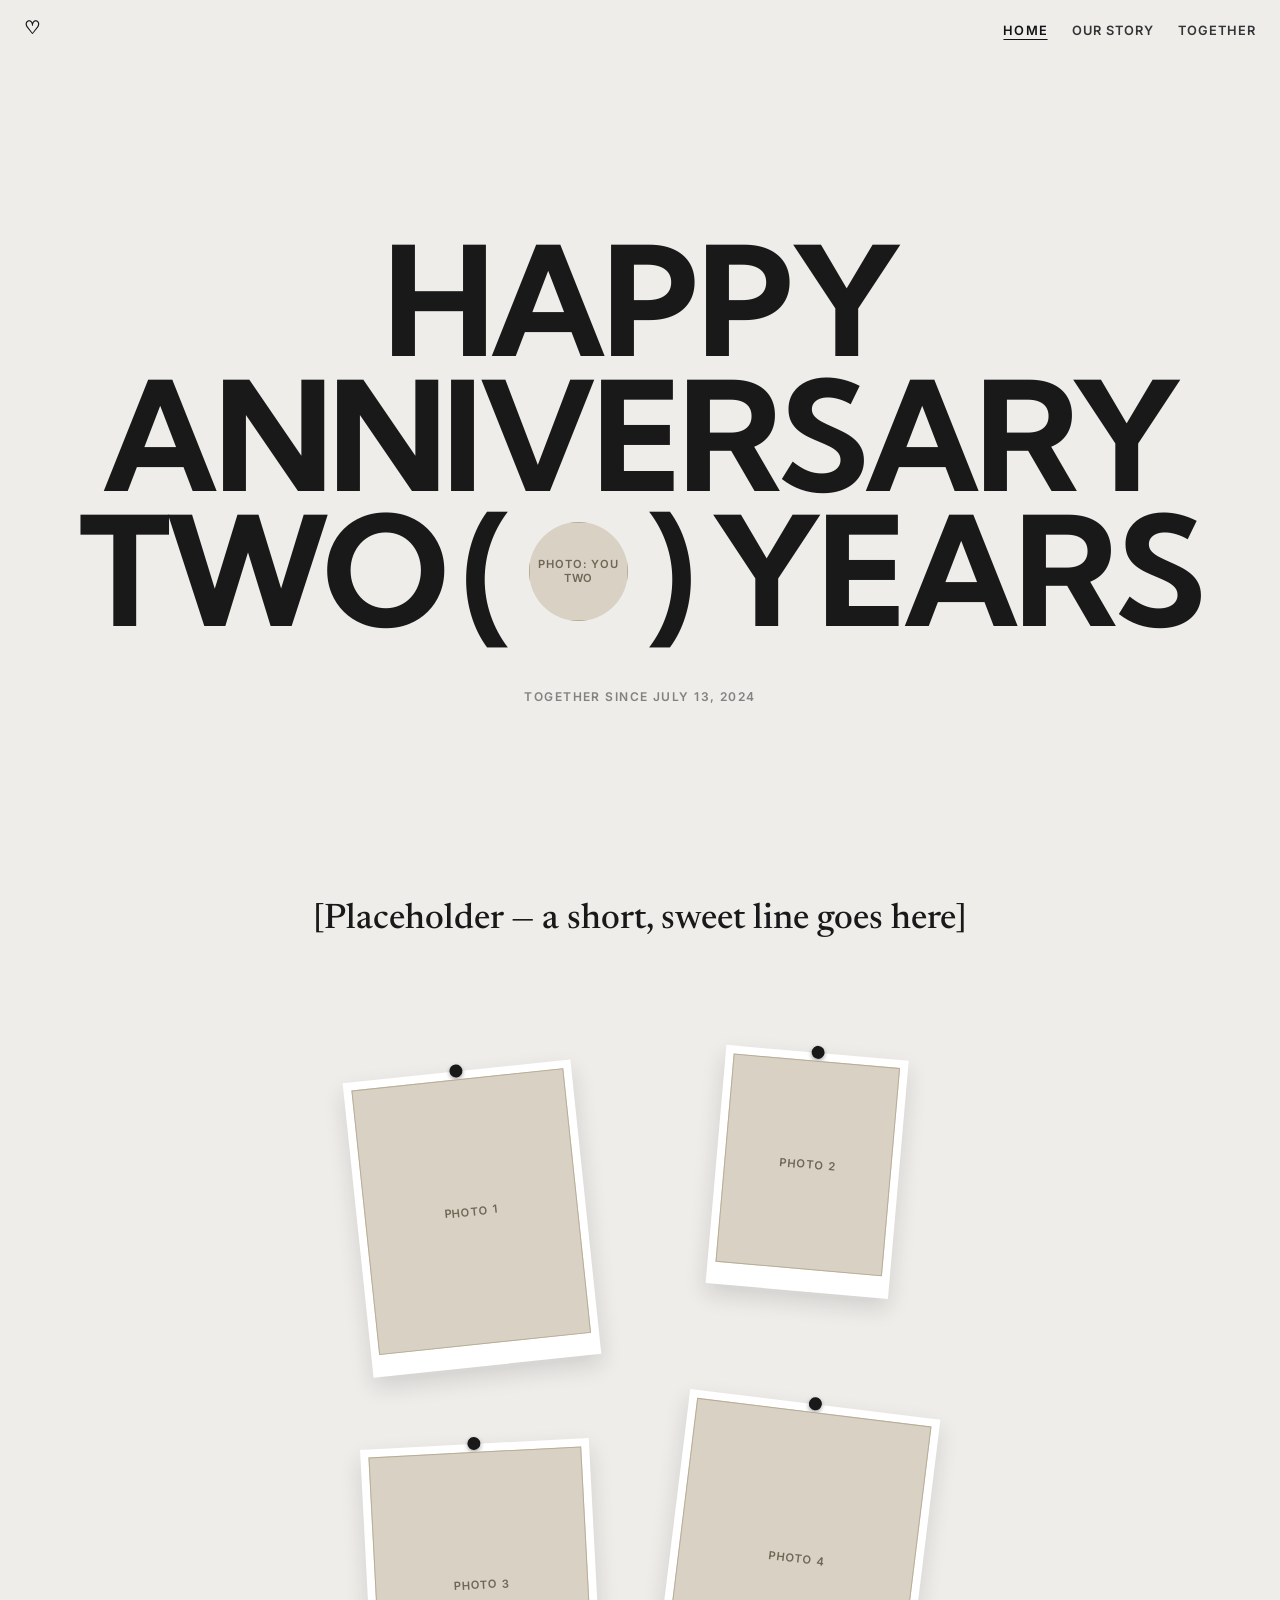
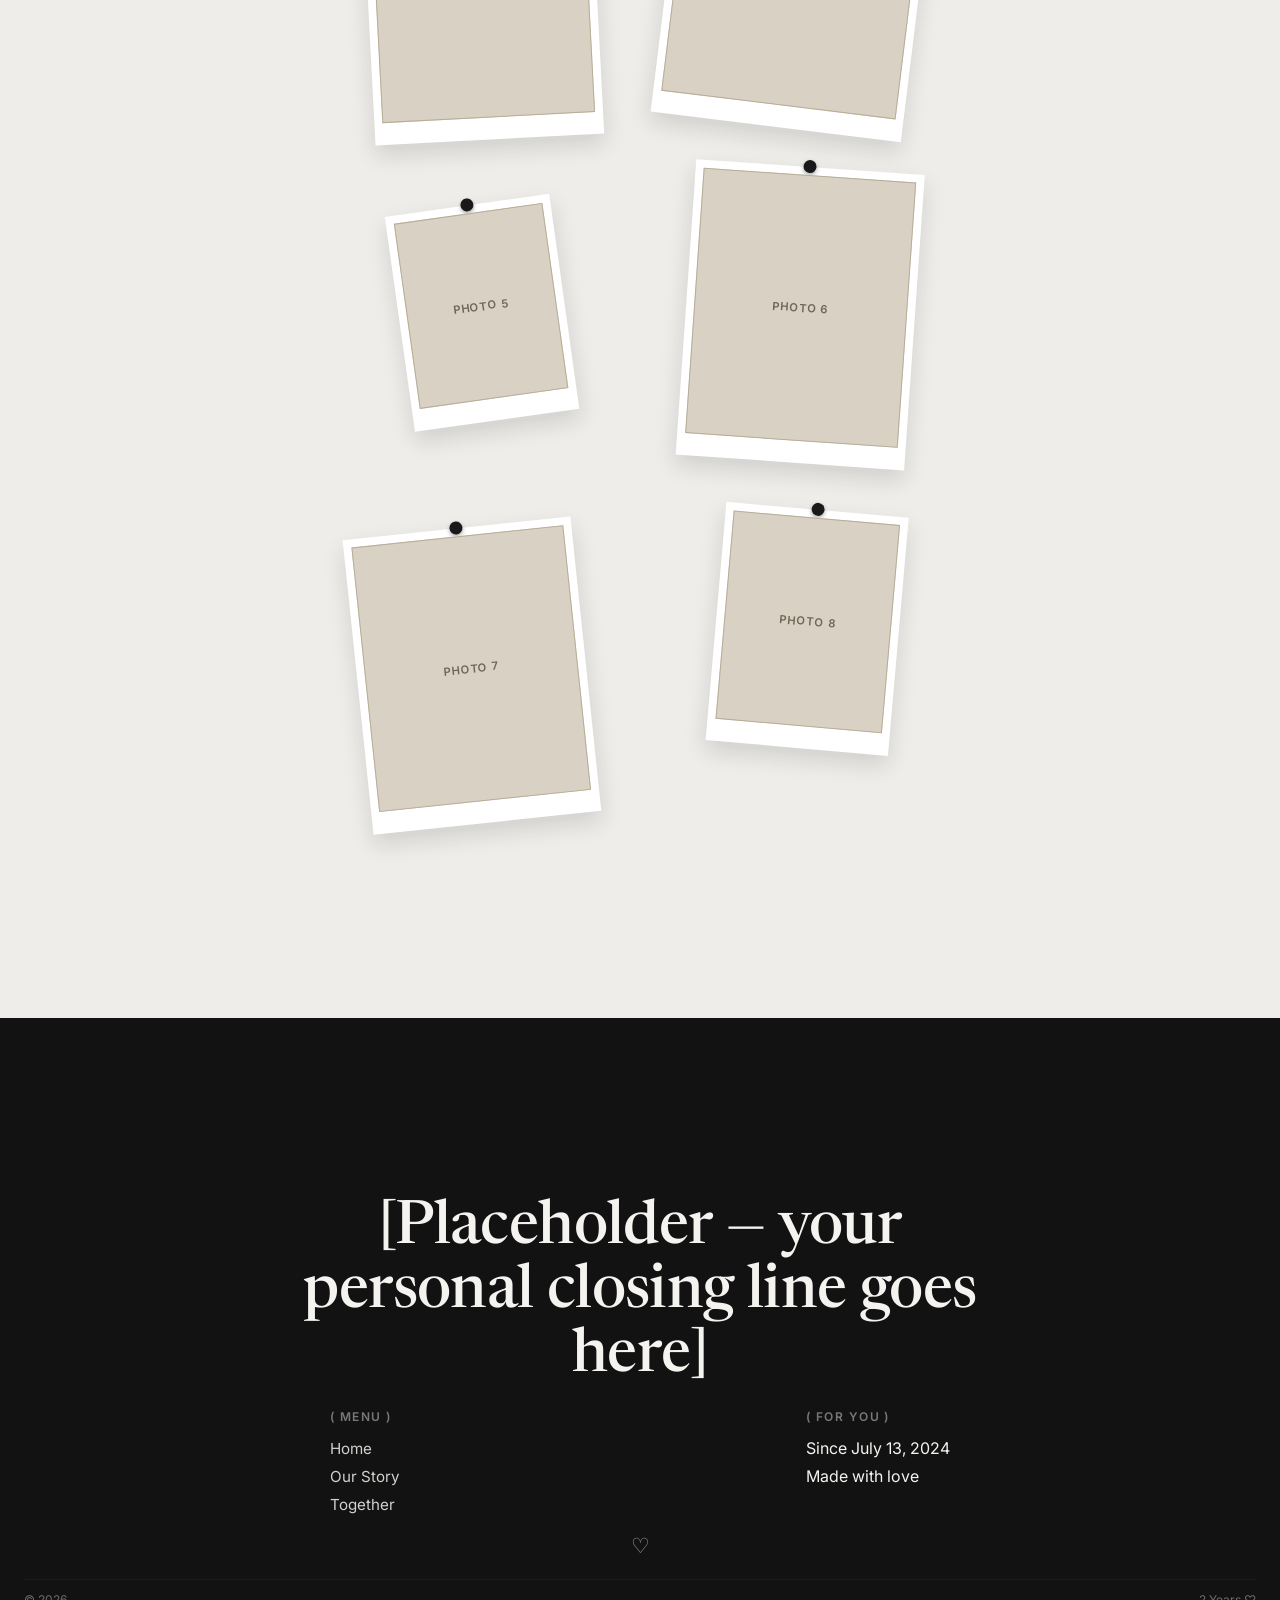
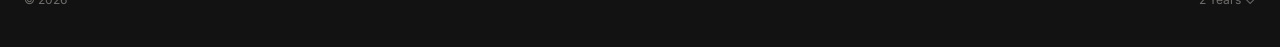
==== docs/index.html @ e33dda76 "Move site into docs/ for GitHub Pages, ignore .DS_Store Renames prototype/ to docs/ so GitHub Pages " ====
<!doctype html>
<html lang="en">
<head>
<meta charset="UTF-8" />
<meta name="viewport" content="width=device-width, initial-scale=1" />
<title>Happy Anniversary</title>
<link rel="preconnect" href="https://fonts.googleapis.com">
<link rel="preconnect" href="https://fonts.gstatic.com" crossorigin>
<link href="https://fonts.googleapis.com/css2?family=Newsreader:ital,wght@0,400;0,500;0,600;1,400&family=Inter:wght@400;500;600&family=Kumbh+Sans:wght@700;800&display=swap" rel="stylesheet">
<link rel="stylesheet" href="style.css" />
</head>
<body>

<nav class="nav">
  <a href="index.html" class="nav-logo">&#9825;</a>
  <ul class="nav-links">
    <li><a href="index.html" class="is-active">Home</a></li>
    <li><a href="story.html">Our Story</a></li>
    <li><a href="together.html">Together</a></li>
  </ul>
</nav>

<main>

  <section class="hero">
    <div class="hero-line">
      <span class="h1">Happy</span>
    </div>
    <div class="hero-line">
      <span class="h1">Anniversary</span>
    </div>
    <div class="hero-line">
      <span class="h1">Two</span>
      <span class="hero-bracket">(</span>
      <div class="hero-circle">
        <div class="placeholder">
          <span class="placeholder-label">Photo&#58; you two</span>
        </div>
      </div>
      <span class="hero-bracket">)</span>
      <span class="h1">Years</span>
    </div>
    <div class="hero-note-row">
      <span class="note">Together since July 13, 2024</span>
    </div>
  </section>

  <section class="section-intro">
    <p class="h3">[Placeholder &mdash; a short, sweet line goes here]</p>
  </section>

  <section class="section">
    <div class="pinboard">

      <div class="pin-photo">
        <div class="placeholder-wrap">
          <div class="placeholder"><span class="placeholder-label">Photo 1</span></div>
        </div>
      </div>

      <div class="pin-photo">
        <div class="placeholder-wrap">
          <div class="placeholder"><span class="placeholder-label">Photo 2</span></div>
        </div>
      </div>

      <div class="pin-photo">
        <div class="placeholder-wrap">
          <div class="placeholder"><span class="placeholder-label">Photo 3</span></div>
        </div>
      </div>

      <div class="pin-photo">
        <div class="placeholder-wrap">
          <div class="placeholder"><span class="placeholder-label">Photo 4</span></div>
        </div>
      </div>

      <div class="pin-photo">
        <div class="placeholder-wrap">
          <div class="placeholder"><span class="placeholder-label">Photo 5</span></div>
        </div>
      </div>

      <div class="pin-photo">
        <div class="placeholder-wrap">
          <div class="placeholder"><span class="placeholder-label">Photo 6</span></div>
        </div>
      </div>

      <div class="pin-photo">
        <div class="placeholder-wrap">
          <div class="placeholder"><span class="placeholder-label">Photo 7</span></div>
        </div>
      </div>

      <div class="pin-photo">
        <div class="placeholder-wrap">
          <div class="placeholder"><span class="placeholder-label">Photo 8</span></div>
        </div>
      </div>

    </div>
  </section>

</main>

<footer class="footer">
  <div class="footer-statement">
    <p class="h2">[Placeholder &mdash; your personal closing line goes here]</p>
  </div>

  <div class="footer-columns">
    <div>
      <div class="footer-col-label">( Menu )</div>
      <ul class="footer-col-links">
        <li><a href="index.html">Home</a></li>
        <li><a href="story.html">Our Story</a></li>
        <li><a href="together.html">Together</a></li>
      </ul>
    </div>
    <div>
      <div class="footer-col-label">( For You )</div>
      <ul class="footer-col-links">
        <li><span>Since July 13, 2024</span></li>
        <li><span>Made with love</span></li>
      </ul>
    </div>
  </div>

  <div class="footer-bottom">
    <a href="#top" class="footer-mark">&#9825;</a>
  </div>

  <div class="footer-meta">
    <span>&copy; 2026</span>
    <span>2 Years &#9825;</span>
  </div>
</footer>

</body>
</html>
---- docs/style.css ----
/* ==========================================================================
   Design tokens — matched against the Adcker reference site
   Display font: Kumbh Sans (same as original, free via Google Fonts)
   Serif accent: Newsreader (stand-in for original's proprietary "psl/psr")
   Body font: Inter (stand-in for original's proprietary "nhm")
   ========================================================================== */

:root {
  --bg: #EFEDEA;
  --fg: #191919;
  --white: #FFFFFF;
  --footer-bg: #121212;
  --footer-fg: #F5F3EF;

  --placeholder-bg: #D9D2C4;
  --placeholder-border: #B7AD98;
  --placeholder-label: #6E6656;

  --section-gap: clamp(80px, 14vw, 200px);
  --page-margin: 24px;

  --ease: cubic-bezier(0.16, 1, 0.3, 1);
}

* { box-sizing: border-box; }

html { scroll-behavior: smooth; }

body {
  margin: 0;
  background: var(--bg);
  color: var(--fg);
  font-family: 'Inter', sans-serif;
  -webkit-font-smoothing: antialiased;
}

img, video { max-width: 100%; display: block; }

a { color: inherit; text-decoration: none; }

/* ==========================================================================
   Typography scale
   ========================================================================== */

.h1 {
  font-family: 'Kumbh Sans', sans-serif;
  font-weight: 700;
  text-transform: uppercase;
  font-size: clamp(1.8rem, 1.1rem + 5.7vw, 9rem);
  line-height: 0.86;
  letter-spacing: -0.03em;
  text-align: center;
  margin: 0;
  overflow-wrap: break-word;
}

.h2 {
  font-family: 'Newsreader', serif;
  font-weight: 500;
  font-size: clamp(2rem, 1.4rem + 3vw, 4.25rem);
  line-height: 1.05;
  letter-spacing: -0.01em;
  margin: 0;
}

.h3 {
  font-family: 'Newsreader', serif;
  font-weight: 500;
  font-size: clamp(1.4rem, 1rem + 1.5vw, 2.25rem);
  line-height: 1.15;
  margin: 0;
}

.note {
  font-family: 'Inter', sans-serif;
  font-size: 0.75rem;
  font-weight: 600;
  text-transform: uppercase;
  letter-spacing: 0.12em;
  opacity: 0.5;
  margin: 0;
}

.caption-title {
  font-family: 'Newsreader', serif;
  font-weight: 500;
  font-size: 1.05rem;
  letter-spacing: -0.005em;
  margin: 0;
}

.body-text {
  font-family: 'Inter', sans-serif;
  font-size: 1rem;
  line-height: 1.6;
  opacity: 0.75;
}

/* ==========================================================================
   Nav — fixed, mix-blend-mode gives automatic contrast without any JS
   ========================================================================== */

.nav {
  position: fixed;
  top: 0;
  left: 0;
  width: 100%;
  z-index: 999;
  display: flex;
  justify-content: space-between;
  align-items: center;
  padding: 18px var(--page-margin);
  mix-blend-mode: difference;
  color: white;
  font-family: 'Inter', sans-serif;
}

.nav-logo {
  font-family: 'Newsreader', serif;
  font-weight: 600;
  font-size: 1.1rem;
  letter-spacing: -0.01em;
}

.nav-links {
  display: flex;
  gap: 24px;
  list-style: none;
  margin: 0;
  padding: 0;
}

.nav-links a {
  font-size: 0.8rem;
  font-weight: 600;
  text-transform: uppercase;
  letter-spacing: 0.08em;
  opacity: 0.85;
  transition: opacity 0.2s;
}

.nav-links a:hover { opacity: 1; }

.nav-links a.is-active { opacity: 1; text-decoration: underline; text-underline-offset: 4px; }

/* ==========================================================================
   Hero
   ========================================================================== */

.hero {
  min-height: 100svh;
  display: flex;
  flex-direction: column;
  gap: 4px;
  align-items: center;
  justify-content: center;
  padding: 100px var(--page-margin) 60px;
}

.hero-line {
  display: flex;
  align-items: center;
  justify-content: center;
  gap: clamp(8px, 1.4vw, 20px);
}

.hero-bracket {
  font-family: 'Kumbh Sans', sans-serif;
  font-weight: 700;
  font-size: clamp(1.8rem, 1.1rem + 5.7vw, 9rem);
  line-height: 0.86;
}

.hero-circle {
  aspect-ratio: 1 / 1;
  height: clamp(1.4rem, 0.9rem + 3.7vw, 5.3rem);
  border-radius: 50%;
  overflow: hidden;
  position: relative;
}

.hero-note-row {
  position: relative;
  display: flex;
  justify-content: center;
  margin-top: clamp(20px, 4vw, 48px);
}

@media (min-width: 900px) {
  .hero .h1,
  .hero-bracket {
    font-size: clamp(6.5rem, 1.5rem + 10vw, 18rem);
  }

  .hero-circle {
    height: clamp(4rem, 1rem + 6.5vw, 9.5rem);
  }
}

.hero-note {
  position: absolute;
  left: 50%;
  transform: translateX(calc(-50% + 6.5em));
  white-space: nowrap;
  top: 50%;
  translate: 0 -50%;
}

/* ==========================================================================
   Placeholder image boxes
   ========================================================================== */

.placeholder {
  background: var(--placeholder-bg);
  border: 1px solid var(--placeholder-border);
  display: flex;
  align-items: center;
  justify-content: center;
  position: relative;
  overflow: hidden;
  width: 100%;
  height: 100%;
}

.placeholder-label {
  font-family: 'Inter', sans-serif;
  font-size: 0.7rem;
  font-weight: 600;
  text-transform: uppercase;
  letter-spacing: 0.08em;
  color: var(--placeholder-label);
  text-align: center;
  padding: 8px;
}

/* ==========================================================================
   Pinboard (index page — "a few sweet photos", pinned at angles)
   ========================================================================== */

.pinboard {
  display: flex;
  flex-wrap: wrap;
  justify-content: center;
  align-items: flex-start;
  gap: 28px 18px;
  padding: 40px var(--page-margin) 20px;
  max-width: 1100px;
  margin: 0 auto;
}

.pin-photo {
  position: relative;
  width: 140px;
  background: var(--white);
  padding: 8px 8px 22px;
  box-shadow: 0 10px 22px rgba(25, 25, 25, 0.14);
  transition: transform 0.35s var(--ease), box-shadow 0.35s var(--ease);
}

.pin-photo:hover {
  transform: rotate(0deg) scale(1.04) !important;
  box-shadow: 0 18px 36px rgba(25, 25, 25, 0.2);
  z-index: 5;
}

.pin-photo::before {
  content: '';
  position: absolute;
  top: -7px;
  left: 50%;
  translate: -50% 0;
  width: 13px;
  height: 13px;
  border-radius: 50%;
  background: var(--fg);
  box-shadow: 0 2px 4px rgba(0, 0, 0, 0.35);
}

.pin-photo .placeholder-wrap {
  aspect-ratio: 4 / 5;
}

.pin-photo:nth-child(6n+1) { transform: rotate(-5deg); margin-top: 6px; }
.pin-photo:nth-child(6n+2) { transform: rotate(4deg); width: 155px; }
.pin-photo:nth-child(6n+3) { transform: rotate(-2deg); margin-top: 26px; }
.pin-photo:nth-child(6n+4) { transform: rotate(6deg); margin-top: 2px; }
.pin-photo:nth-child(6n+5) { transform: rotate(-6deg); width: 130px; margin-top: 20px; }
.pin-photo:nth-child(6n+6) { transform: rotate(3deg); }

/* Desktop: scattered corkboard via CSS grid — deterministic placement,
   no column-balance gaps (column-count left large unpredictable gaps
   when combined with break-inside: avoid) */
@media (min-width: 860px) {
  .pinboard {
    display: grid;
    grid-template-columns: 1fr 1fr;
    column-gap: 40px;
    row-gap: 44px;
    max-width: 660px;
    padding-top: 60px;
    align-items: start;
    justify-items: center;
  }

  .pin-photo {
    width: 80%;
    margin: 0;
  }

  .pin-photo:nth-child(6n+1) { transform: rotate(-6deg) translate(-6px, 4px); }
  .pin-photo:nth-child(6n+2) { transform: rotate(5deg) translate(4px, -8px); width: 64%; }
  .pin-photo:nth-child(6n+3) { transform: rotate(-3deg) translate(4px, 12px); }
  .pin-photo:nth-child(6n+4) { transform: rotate(7deg) translate(-8px, -4px); width: 88%; }
  .pin-photo:nth-child(6n+5) { transform: rotate(-8deg) translate(4px, 8px); width: 58%; }
  .pin-photo:nth-child(6n+6) { transform: rotate(4deg) translate(-4px, -10px); }
}

/* ==========================================================================
   Section wrapper
   ========================================================================== */

.section {
  padding-bottom: var(--section-gap);
}

.section-intro {
  max-width: 720px;
  margin: 0 auto;
  padding: 0 var(--page-margin) 60px;
  text-align: center;
}

.page-header {
  padding: 160px var(--page-margin) 80px;
  text-align: center;
  display: flex;
  flex-direction: column;
  gap: 16px;
  align-items: center;
}

/* ==========================================================================
   Story / journey flow page
   ========================================================================== */

.flow {
  display: flex;
  flex-direction: column;
  gap: clamp(50px, 8vw, 110px);
  max-width: 1100px;
  margin: 0 auto;
  padding: 0 var(--page-margin) clamp(60px, 10vw, 140px);
}

.flow-stop {
  width: 100%;
}

/* Caption sits inside its flow-stop (nested, not a sibling) so its spacing
   is fully decoupled from the big gap between moments — tight to its own
   photos, never ambiguous about which group it belongs to. */
.flow-stop-caption {
  display: flex;
  flex-direction: column;
  gap: 4px;
  margin-top: 18px;
  text-align: center;
}

/* Real photos keep their native aspect ratio — never cropped or stretched.
   Consistency comes from a shared height (small/big rows) or a shared
   max-width (solo), not from forcing every photo into the same box shape. */
.flow-photo {
  display: block;
  border: 1px solid var(--placeholder-border);
}

.flow-photos {
  display: flex;
  flex-wrap: wrap;
  justify-content: center;
  align-items: flex-end;
  gap: 16px;
}

.flow-stop.small .flow-photos {
  max-width: 720px;
  margin: 0 auto;
}

.flow-stop.small .flow-photo {
  height: 300px;
  width: auto;
  max-width: 100%;
  object-fit: contain;
}

.flow-stop.big .flow-photo {
  height: 340px;
  width: auto;
  max-width: 100%;
  object-fit: contain;
}

/* Text-heavy photos (screenshots) need width, not a fixed height, to stay
   legible — used for moments like the opening Tinder conversation. */
.flow-stop.big.readable .flow-photo {
  height: auto;
  width: auto;
  max-width: 340px;
}

.flow-stop.solo {
  max-width: 420px;
  margin: 0 auto;
}

.flow-stop.solo .flow-photo {
  width: 100%;
  height: auto;
}

/* ==========================================================================
   Together page — live counter
   ========================================================================== */

.counter {
  padding: 40px var(--page-margin) var(--section-gap);
  display: flex;
  flex-direction: column;
  align-items: center;
  gap: clamp(40px, 7vw, 80px);
}

.counter-hero {
  display: flex;
  flex-direction: column;
  align-items: center;
  gap: 12px;
}

.counter-hero .h1 {
  font-size: clamp(6rem, 3rem + 20vw, 22rem);
  line-height: 0.82;
}

.counter-units {
  display: flex;
  flex-wrap: wrap;
  justify-content: center;
  gap: clamp(28px, 6vw, 72px);
}

.counter-unit {
  display: flex;
  flex-direction: column;
  align-items: center;
  gap: 8px;
  min-width: 64px;
}

.counter-unit-value {
  font-family: 'Newsreader', serif;
  font-weight: 500;
  font-size: clamp(2rem, 1.4rem + 3vw, 3.75rem);
  font-variant-numeric: tabular-nums;
  line-height: 1;
}

/* ==========================================================================
   Footer
   ========================================================================== */

.footer {
  background: var(--footer-bg);
  color: var(--footer-fg);
  padding: var(--section-gap) var(--page-margin) 40px;
  display: flex;
  flex-direction: column;
  gap: 20px;
}

.footer-statement {
  max-width: 760px;
  margin: 0 auto;
  text-align: center;
}

.footer-statement .h2 { color: var(--footer-fg); }

.footer-columns {
  display: flex;
  flex-wrap: wrap;
  justify-content: space-between;
  gap: 48px;
  width: 100%;
  max-width: 620px;
  margin: 0 auto;
  text-align: left;
}

.footer-col-label {
  font-size: 0.75rem;
  font-weight: 600;
  text-transform: uppercase;
  letter-spacing: 0.12em;
  opacity: 0.45;
  margin-bottom: 14px;
}

.footer-col-links {
  display: flex;
  flex-direction: column;
  gap: 8px;
  list-style: none;
  margin: 0;
  padding: 0;
}

.footer-col-links a { font-size: 0.95rem; opacity: 0.85; }
.footer-col-links a:hover { opacity: 1; }

.footer-bottom {
  display: flex;
  justify-content: center;
}

.footer-mark {
  font-family: 'Newsreader', serif;
  font-size: 1.3rem;
  opacity: 0.6;
}

.footer-meta {
  display: flex;
  justify-content: space-between;
  font-size: 0.75rem;
  opacity: 0.4;
  padding-top: 12px;
  border-top: 1px solid rgba(255,255,255,0.1);
}

/* ==========================================================================
   Responsive
   ========================================================================== */

@media (max-width: 640px) {
  .nav-links { gap: 14px; }
  .nav-links a { font-size: 0.68rem; }
  .flow-photos { flex-direction: column; align-items: center; max-width: 340px; margin: 0 auto; }
  .flow-stop.small .flow-photo,
  .flow-stop.big .flow-photo { height: auto; width: 100%; max-width: 320px; }
  .footer-columns { gap: 48px; }
  .hero-note { display: none; }
  .pinboard { gap: 24px 14px; }
  .pin-photo,
  .pin-photo:nth-child(6n+2),
  .pin-photo:nth-child(6n+5) { width: 39vw; }
}
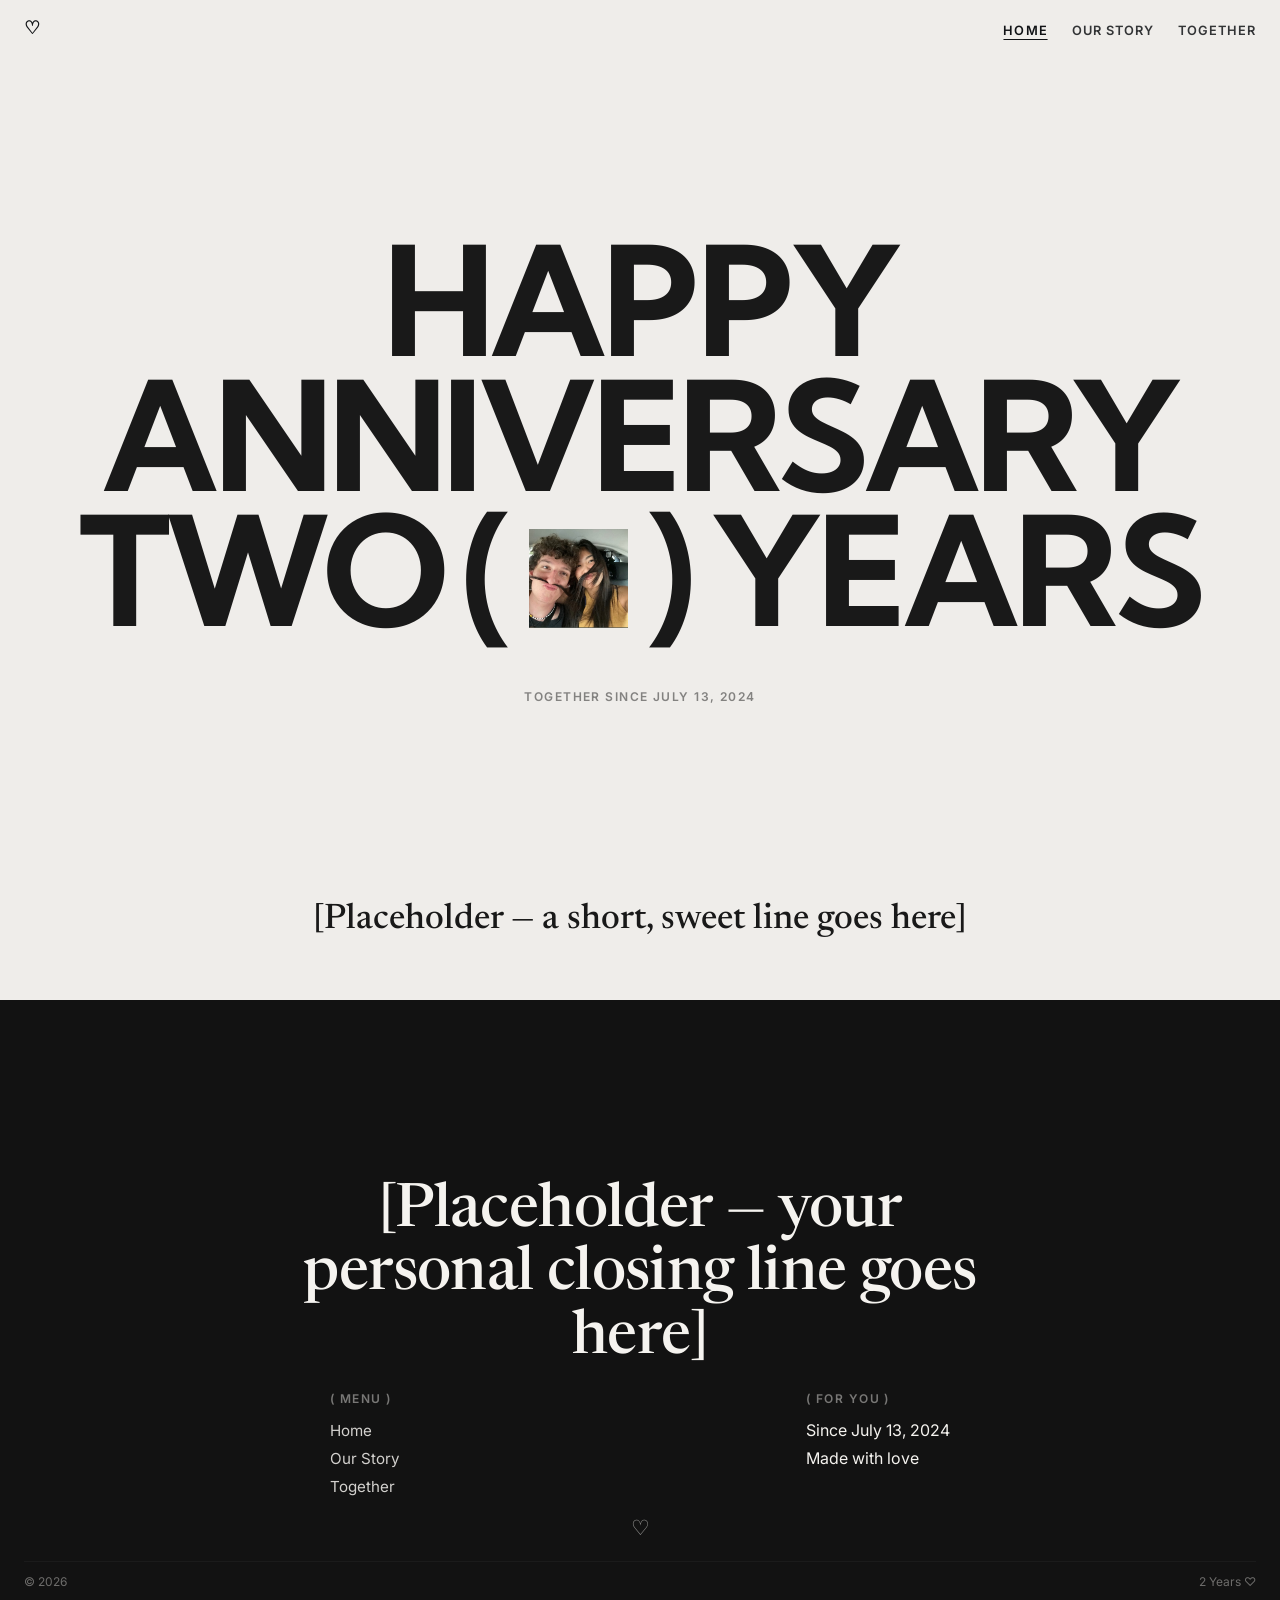
==== commit ddc65039: "Add Loader, photos to home and adjust" ====
--- a/docs/index.html
+++ b/docs/index.html
@@ -10,6 +10,23 @@
 <link rel="stylesheet" href="style.css" />
 </head>
 <body>
+
+<div class="preloader" id="preloader" aria-hidden="true">
+  <div class="preloader-inner">
+    <span class="preloader-asterisk">&#10035;</span>
+    <span class="preloader-bracket">(</span>
+    <div class="preloader-image-wrap">
+      <img id="preloader-img" src="photos/202406101.jpeg" alt="" class="preloader-image">
+    </div>
+    <span class="preloader-bracket">)</span>
+    <span class="preloader-percent" id="preloader-percent">0%</span>
+  </div>
+</div>
+<script>
+  if (sessionStorage.getItem('anniversaryPreloaderShown')) {
+    document.getElementById('preloader').style.display = 'none';
+  }
+</script>
 
 <nav class="nav">
   <a href="index.html" class="nav-logo">&#9825;</a>
@@ -33,9 +50,7 @@
       <span class="h1">Two</span>
       <span class="hero-bracket">(</span>
       <div class="hero-circle">
-        <div class="placeholder">
-          <span class="placeholder-label">Photo&#58; you two</span>
-        </div>
+        <img id="hero-cycle-img" class="hero-cycle-image" src="photos/20241031.jpeg" alt="Photos of us">
       </div>
       <span class="hero-bracket">)</span>
       <span class="h1">Years</span>
@@ -47,60 +62,6 @@
 
   <section class="section-intro">
     <p class="h3">[Placeholder &mdash; a short, sweet line goes here]</p>
-  </section>
-
-  <section class="section">
-    <div class="pinboard">
-
-      <div class="pin-photo">
-        <div class="placeholder-wrap">
-          <div class="placeholder"><span class="placeholder-label">Photo 1</span></div>
-        </div>
-      </div>
-
-      <div class="pin-photo">
-        <div class="placeholder-wrap">
-          <div class="placeholder"><span class="placeholder-label">Photo 2</span></div>
-        </div>
-      </div>
-
-      <div class="pin-photo">
-        <div class="placeholder-wrap">
-          <div class="placeholder"><span class="placeholder-label">Photo 3</span></div>
-        </div>
-      </div>
-
-      <div class="pin-photo">
-        <div class="placeholder-wrap">
-          <div class="placeholder"><span class="placeholder-label">Photo 4</span></div>
-        </div>
-      </div>
-
-      <div class="pin-photo">
-        <div class="placeholder-wrap">
-          <div class="placeholder"><span class="placeholder-label">Photo 5</span></div>
-        </div>
-      </div>
-
-      <div class="pin-photo">
-        <div class="placeholder-wrap">
-          <div class="placeholder"><span class="placeholder-label">Photo 6</span></div>
-        </div>
-      </div>
-
-      <div class="pin-photo">
-        <div class="placeholder-wrap">
-          <div class="placeholder"><span class="placeholder-label">Photo 7</span></div>
-        </div>
-      </div>
-
-      <div class="pin-photo">
-        <div class="placeholder-wrap">
-          <div class="placeholder"><span class="placeholder-label">Photo 8</span></div>
-        </div>
-      </div>
-
-    </div>
   </section>
 
 </main>
@@ -138,5 +99,6 @@
   </div>
 </footer>
 
+<script src="preloader.js"></script>
 </body>
 </html>
--- a/docs/style.css
+++ b/docs/style.css
@@ -8,13 +8,11 @@
 :root {
   --bg: #EFEDEA;
   --fg: #191919;
-  --white: #FFFFFF;
   --footer-bg: #121212;
   --footer-fg: #F5F3EF;
 
   --placeholder-bg: #D9D2C4;
   --placeholder-border: #B7AD98;
-  --placeholder-label: #6E6656;
 
   --section-gap: clamp(80px, 14vw, 200px);
   --page-margin: 24px;
@@ -174,9 +172,20 @@
 .hero-circle {
   aspect-ratio: 1 / 1;
   height: clamp(1.4rem, 0.9rem + 3.7vw, 5.3rem);
-  border-radius: 50%;
   overflow: hidden;
   position: relative;
+  background: var(--placeholder-bg);
+  /* The brackets' visual "middle" (where their ink actually sits) is
+     lower than their line box's geometric center, so a box-centered
+     square reads as sitting slightly too high between them. */
+  transform: translateY(7%);
+}
+
+.hero-cycle-image {
+  width: 100%;
+  height: 100%;
+  object-fit: cover;
+  display: block;
 }
 
 .hero-note-row {
@@ -204,115 +213,6 @@
   white-space: nowrap;
   top: 50%;
   translate: 0 -50%;
-}
-
-/* ==========================================================================
-   Placeholder image boxes
-   ========================================================================== */
-
-.placeholder {
-  background: var(--placeholder-bg);
-  border: 1px solid var(--placeholder-border);
-  display: flex;
-  align-items: center;
-  justify-content: center;
-  position: relative;
-  overflow: hidden;
-  width: 100%;
-  height: 100%;
-}
-
-.placeholder-label {
-  font-family: 'Inter', sans-serif;
-  font-size: 0.7rem;
-  font-weight: 600;
-  text-transform: uppercase;
-  letter-spacing: 0.08em;
-  color: var(--placeholder-label);
-  text-align: center;
-  padding: 8px;
-}
-
-/* ==========================================================================
-   Pinboard (index page — "a few sweet photos", pinned at angles)
-   ========================================================================== */
-
-.pinboard {
-  display: flex;
-  flex-wrap: wrap;
-  justify-content: center;
-  align-items: flex-start;
-  gap: 28px 18px;
-  padding: 40px var(--page-margin) 20px;
-  max-width: 1100px;
-  margin: 0 auto;
-}
-
-.pin-photo {
-  position: relative;
-  width: 140px;
-  background: var(--white);
-  padding: 8px 8px 22px;
-  box-shadow: 0 10px 22px rgba(25, 25, 25, 0.14);
-  transition: transform 0.35s var(--ease), box-shadow 0.35s var(--ease);
-}
-
-.pin-photo:hover {
-  transform: rotate(0deg) scale(1.04) !important;
-  box-shadow: 0 18px 36px rgba(25, 25, 25, 0.2);
-  z-index: 5;
-}
-
-.pin-photo::before {
-  content: '';
-  position: absolute;
-  top: -7px;
-  left: 50%;
-  translate: -50% 0;
-  width: 13px;
-  height: 13px;
-  border-radius: 50%;
-  background: var(--fg);
-  box-shadow: 0 2px 4px rgba(0, 0, 0, 0.35);
-}
-
-.pin-photo .placeholder-wrap {
-  aspect-ratio: 4 / 5;
-}
-
-.pin-photo:nth-child(6n+1) { transform: rotate(-5deg); margin-top: 6px; }
-.pin-photo:nth-child(6n+2) { transform: rotate(4deg); width: 155px; }
-.pin-photo:nth-child(6n+3) { transform: rotate(-2deg); margin-top: 26px; }
-.pin-photo:nth-child(6n+4) { transform: rotate(6deg); margin-top: 2px; }
-.pin-photo:nth-child(6n+5) { transform: rotate(-6deg); width: 130px; margin-top: 20px; }
-.pin-photo:nth-child(6n+6) { transform: rotate(3deg); }
-
-/* Desktop: scattered corkboard via CSS grid — deterministic placement,
-   no column-balance gaps (column-count left large unpredictable gaps
-   when combined with break-inside: avoid) */
-@media (min-width: 860px) {
-  .pinboard {
-    display: grid;
-    grid-template-columns: 1fr 1fr;
-    column-gap: 40px;
-    row-gap: 44px;
-    max-width: 660px;
-    padding-top: 60px;
-    align-items: start;
-    justify-items: center;
-  }
-
-  .pin-photo {
-    width: 80%;
-    margin: 0;
-  }
-
-  .pin-photo:nth-child(6n+1) { transform: rotate(-6deg) translate(-6px, 4px); }
-  .pin-photo:nth-child(6n+2) { transform: rotate(5deg) translate(4px, -8px); width: 64%; }
-  .pin-photo:nth-child(6n+3) { transform: rotate(-3deg) translate(4px, 12px); }
-  .pin-photo:nth-child(6n+4) { transform: rotate(7deg) translate(-8px, -4px); width: 88%; }
-  .pin-photo:nth-child(6n+5) { transform: rotate(-8deg) translate(4px, 8px); width: 58%; }
-  .pin-photo:nth-child(6n+6) { transform: rotate(4deg) translate(-4px, -10px); }
 }
 
 /* ==========================================================================
@@ -552,8 +452,71 @@
   .flow-stop.big .flow-photo { height: auto; width: 100%; max-width: 320px; }
   .footer-columns { gap: 48px; }
   .hero-note { display: none; }
-  .pinboard { gap: 24px 14px; }
-  .pin-photo,
-  .pin-photo:nth-child(6n+2),
-  .pin-photo:nth-child(6n+5) { width: 39vw; }
-}
+}
+
+/* ==========================================================================
+   Preloader — asterisk / (square photo) / percent, cycling on page load
+   ========================================================================== */
+
+.preloader {
+  position: fixed;
+  inset: 0;
+  z-index: 9999;
+  background: var(--bg);
+  display: flex;
+  align-items: center;
+  justify-content: center;
+  transition: opacity 0.6s var(--ease);
+}
+
+.preloader.is-done {
+  opacity: 0;
+  pointer-events: none;
+}
+
+body.preloading {
+  overflow: hidden;
+}
+
+.preloader-inner {
+  display: flex;
+  align-items: center;
+  gap: clamp(10px, 2vw, 22px);
+}
+
+.preloader-asterisk {
+  font-family: 'Kumbh Sans', sans-serif;
+  font-weight: 700;
+  font-size: clamp(1.3rem, 1rem + 2vw, 2.5rem);
+}
+
+.preloader-bracket {
+  font-family: 'Kumbh Sans', sans-serif;
+  font-weight: 700;
+  font-size: clamp(2rem, 1.5rem + 4vw, 4.5rem);
+  line-height: 1;
+}
+
+.preloader-image-wrap {
+  width: clamp(3.4rem, 2.8rem + 5vw, 7rem);
+  aspect-ratio: 1 / 1;
+  overflow: hidden;
+  background: var(--placeholder-bg);
+  flex-shrink: 0;
+}
+
+.preloader-image {
+  width: 100%;
+  height: 100%;
+  object-fit: cover;
+  display: block;
+}
+
+.preloader-percent {
+  font-family: 'Inter', sans-serif;
+  font-weight: 600;
+  font-size: clamp(0.85rem, 0.7rem + 1vw, 1.15rem);
+  color: var(--fg);
+  min-width: 3.4em;
+  font-variant-numeric: tabular-nums;
+}
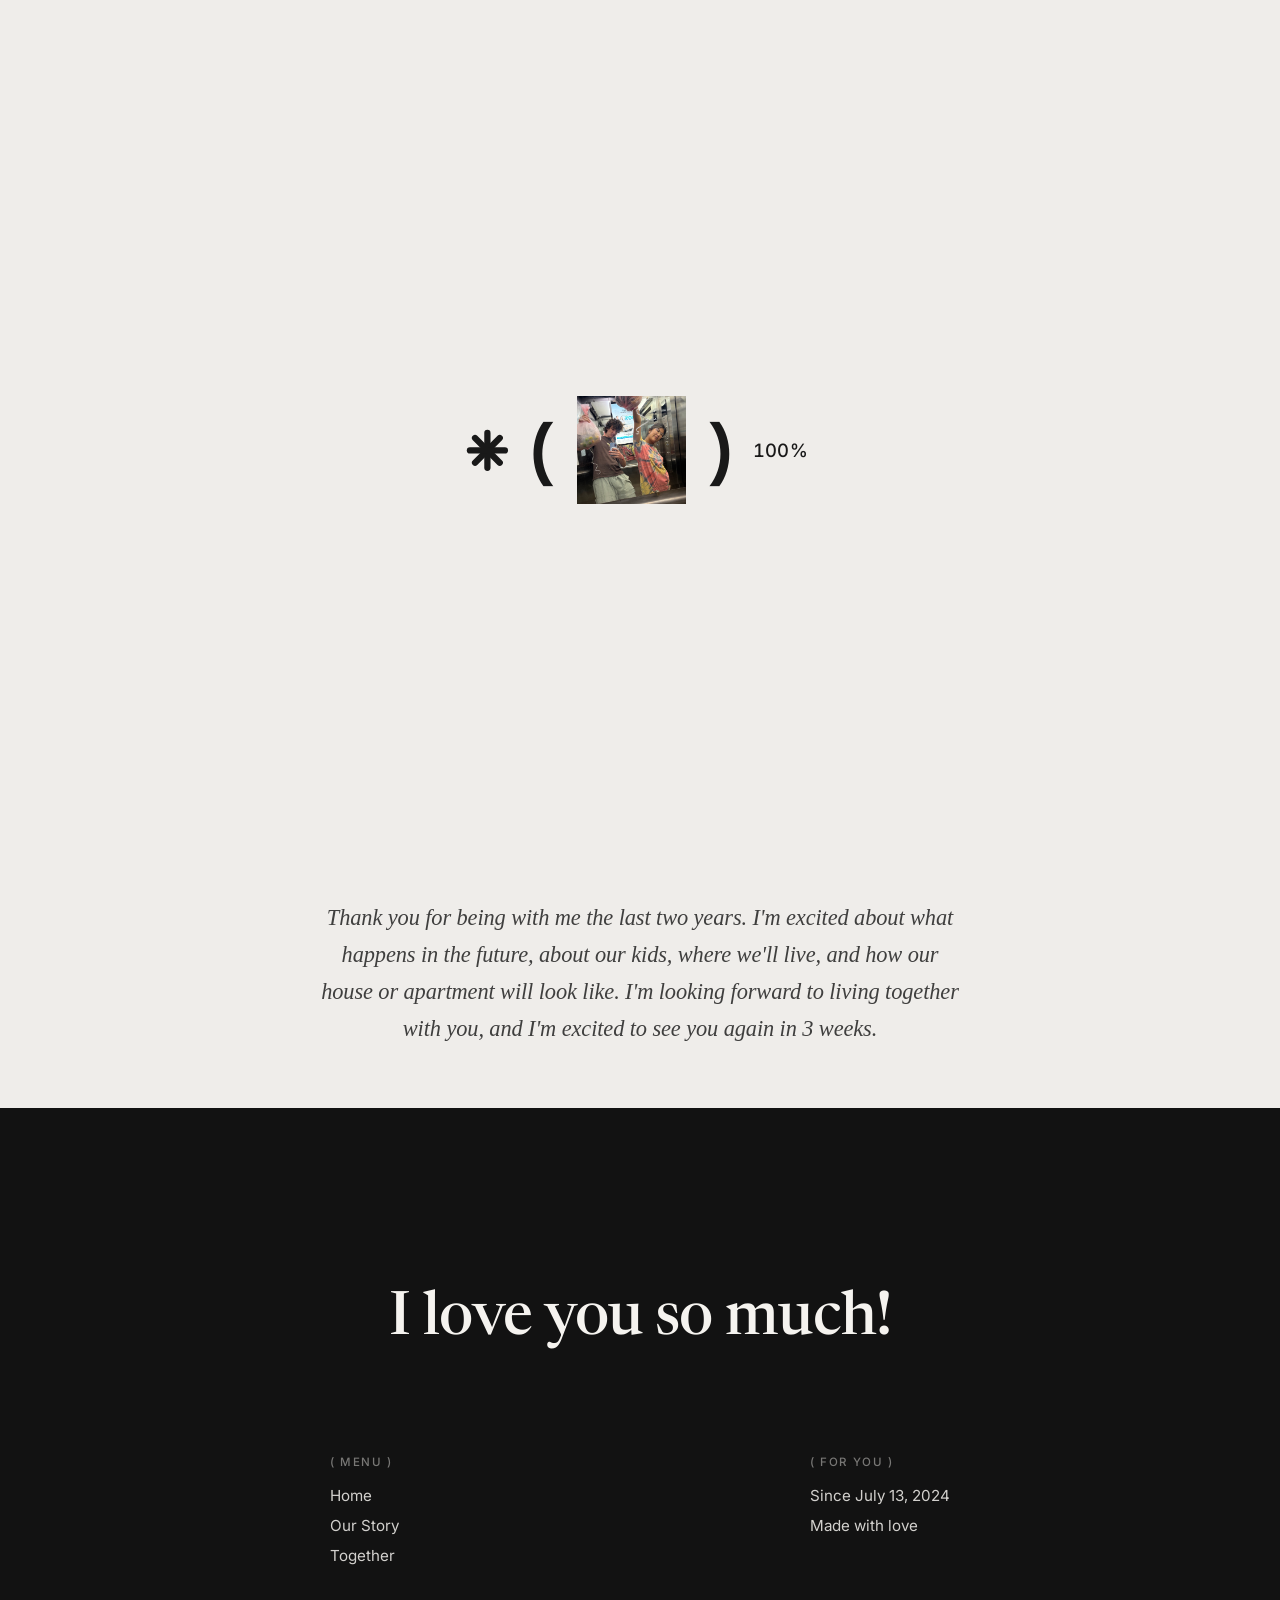
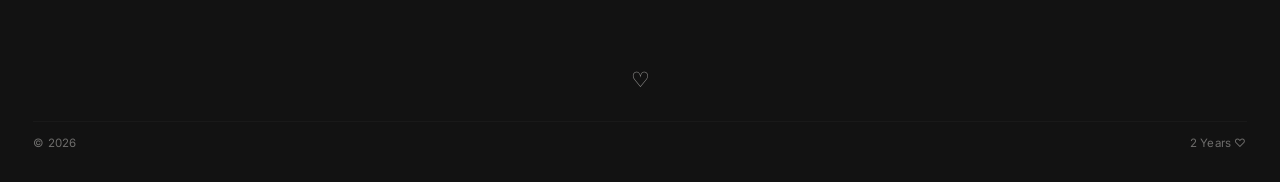
==== commit f3bed47e: "add countdown and text" ====
--- a/docs/index.html
+++ b/docs/index.html
@@ -13,7 +13,14 @@
 
 <div class="preloader" id="preloader" aria-hidden="true">
   <div class="preloader-inner">
-    <span class="preloader-asterisk">&#10035;</span>
+    <svg class="preloader-asterisk" viewBox="0 0 100 100" aria-hidden="true">
+      <g fill="currentColor">
+        <rect x="43" y="4" width="14" height="92" rx="7"/>
+        <rect x="43" y="4" width="14" height="92" rx="7" transform="rotate(45 50 50)"/>
+        <rect x="43" y="4" width="14" height="92" rx="7" transform="rotate(90 50 50)"/>
+        <rect x="43" y="4" width="14" height="92" rx="7" transform="rotate(135 50 50)"/>
+      </g>
+    </svg>
     <span class="preloader-bracket">(</span>
     <div class="preloader-image-wrap">
       <img id="preloader-img" src="photos/202406101.jpeg" alt="" class="preloader-image">
@@ -61,14 +68,14 @@
   </section>
 
   <section class="section-intro">
-    <p class="h3">[Placeholder &mdash; a short, sweet line goes here]</p>
+    <p class="intro-text">Thank you for being with me the last two years. I'm excited about what happens in the future, about our kids, where we'll live, and how our house or apartment will look like. I'm looking forward to living together with you, and I'm excited to see you again in 3 weeks.</p>
   </section>
 
 </main>
 
 <footer class="footer">
   <div class="footer-statement">
-    <p class="h2">[Placeholder &mdash; your personal closing line goes here]</p>
+    <p class="h2">I love you so much!</p>
   </div>
 
   <div class="footer-columns">
--- a/docs/style.css
+++ b/docs/style.css
@@ -13,11 +13,15 @@
 
   --placeholder-bg: #D9D2C4;
   --placeholder-border: #B7AD98;
+  --hairline: rgba(25, 25, 25, 0.1);
 
   --section-gap: clamp(80px, 14vw, 200px);
-  --page-margin: 24px;
+  --page-margin: clamp(20px, 2.6vw, 40px);
 
   --ease: cubic-bezier(0.16, 1, 0.3, 1);
+  /* Adcker's own curves: media fades and text-link underlines */
+  --ease-media: cubic-bezier(0.82, 0, 0.18, 1);
+  --ease-link: cubic-bezier(0.9, 0, 0.1, 1);
 }
 
 * { box-sizing: border-box; }
@@ -30,11 +34,17 @@
   color: var(--fg);
   font-family: 'Inter', sans-serif;
   -webkit-font-smoothing: antialiased;
+  -moz-osx-font-smoothing: grayscale;
+  text-rendering: optimizeLegibility;
 }
 
 img, video { max-width: 100%; display: block; }
 
 a { color: inherit; text-decoration: none; }
+
+::selection { background: var(--fg); color: var(--bg); }
+
+:focus-visible { outline: 1px solid currentColor; outline-offset: 4px; }
 
 /* ==========================================================================
    Typography scale
@@ -45,8 +55,8 @@
   font-weight: 700;
   text-transform: uppercase;
   font-size: clamp(1.8rem, 1.1rem + 5.7vw, 9rem);
-  line-height: 0.86;
-  letter-spacing: -0.03em;
+  line-height: 0.82;
+  letter-spacing: -0.045em;
   text-align: center;
   margin: 0;
   overflow-wrap: break-word;
@@ -56,26 +66,27 @@
   font-family: 'Newsreader', serif;
   font-weight: 500;
   font-size: clamp(2rem, 1.4rem + 3vw, 4.25rem);
-  line-height: 1.05;
+  line-height: 1.08;
+  letter-spacing: -0.015em;
+  margin: 0;
+}
+
+.h3 {
+  font-family: 'Newsreader', serif;
+  font-weight: 500;
+  font-size: clamp(1.4rem, 1rem + 1.5vw, 2.25rem);
+  line-height: 1.2;
   letter-spacing: -0.01em;
-  margin: 0;
-}
-
-.h3 {
-  font-family: 'Newsreader', serif;
-  font-weight: 500;
-  font-size: clamp(1.4rem, 1rem + 1.5vw, 2.25rem);
-  line-height: 1.15;
   margin: 0;
 }
 
 .note {
   font-family: 'Inter', sans-serif;
   font-size: 0.75rem;
-  font-weight: 600;
+  font-weight: 500;
   text-transform: uppercase;
-  letter-spacing: 0.12em;
-  opacity: 0.5;
+  letter-spacing: 0.14em;
+  opacity: 0.45;
   margin: 0;
 }
 
@@ -129,17 +140,39 @@
 }
 
 .nav-links a {
+  position: relative;
+  display: inline-block;
   font-size: 0.8rem;
-  font-weight: 600;
+  font-weight: 500;
   text-transform: uppercase;
-  letter-spacing: 0.08em;
+  letter-spacing: 0.09em;
   opacity: 0.85;
-  transition: opacity 0.2s;
+  transition: opacity 0.3s var(--ease);
+}
+
+.nav-links a::after {
+  content: '';
+  position: absolute;
+  left: 0;
+  right: 0;
+  bottom: -4px;
+  height: 1px;
+  background: currentColor;
+  transform: scaleX(0);
+  transform-origin: right;
+  transition: transform 0.5s var(--ease-link);
 }
 
 .nav-links a:hover { opacity: 1; }
 
-.nav-links a.is-active { opacity: 1; text-decoration: underline; text-underline-offset: 4px; }
+.nav-links a:hover::after {
+  transform: scaleX(1);
+  transform-origin: left;
+}
+
+.nav-links a.is-active { opacity: 1; }
+
+.nav-links a.is-active::after { transform: scaleX(1); }
 
 /* ==========================================================================
    Hero
@@ -166,7 +199,7 @@
   font-family: 'Kumbh Sans', sans-serif;
   font-weight: 700;
   font-size: clamp(1.8rem, 1.1rem + 5.7vw, 9rem);
-  line-height: 0.86;
+  line-height: 0.82;
 }
 
 .hero-circle {
@@ -215,6 +248,36 @@
   translate: 0 -50%;
 }
 
+/* Entrance — a quiet staggered rise on load. Held back (paused) while the
+   preloader still covers the page so it plays as the preloader fades. */
+@media (prefers-reduced-motion: no-preference) {
+  .hero-line,
+  .hero-note-row,
+  .page-header {
+    animation: rise 1s var(--ease) both;
+  }
+
+  .hero-line:nth-child(2) { animation-delay: 0.08s; }
+  .hero-line:nth-child(3) { animation-delay: 0.16s; }
+  .hero-note-row { animation-delay: 0.32s; }
+
+  body.preloading .hero-line,
+  body.preloading .hero-note-row {
+    animation-play-state: paused;
+  }
+}
+
+@keyframes rise {
+  from {
+    opacity: 0;
+    transform: translateY(22px);
+  }
+  to {
+    opacity: 1;
+    transform: translateY(0);
+  }
+}
+
 /* ==========================================================================
    Section wrapper
    ========================================================================== */
@@ -230,12 +293,27 @@
   text-align: center;
 }
 
+/* A few sentences, not one headline-scale line — its own smaller,
+   softer serif register so it reads as a quiet personal note under
+   the hero rather than competing with it. */
+.intro-text {
+  font-family: 'Newsreader', serif;
+  font-weight: 400;
+  font-style: italic;
+  font-size: clamp(1.1rem, 1rem + 0.6vw, 1.4rem);
+  line-height: 1.65;
+  letter-spacing: -0.005em;
+  color: var(--fg);
+  opacity: 0.82;
+  margin: 0;
+}
+
 .page-header {
-  padding: 160px var(--page-margin) 80px;
+  padding: clamp(150px, 24vh, 220px) var(--page-margin) clamp(64px, 9vw, 100px);
   text-align: center;
   display: flex;
   flex-direction: column;
-  gap: 16px;
+  gap: 18px;
   align-items: center;
 }
 
@@ -262,8 +340,8 @@
 .flow-stop-caption {
   display: flex;
   flex-direction: column;
-  gap: 4px;
-  margin-top: 18px;
+  gap: 6px;
+  margin-top: 22px;
   text-align: center;
 }
 
@@ -272,7 +350,8 @@
    max-width (solo), not from forcing every photo into the same box shape. */
 .flow-photo {
   display: block;
-  border: 1px solid var(--placeholder-border);
+  border: 1px solid var(--hairline);
+  background: var(--placeholder-bg);
 }
 
 .flow-photos {
@@ -283,20 +362,12 @@
   gap: 16px;
 }
 
-.flow-stop.small .flow-photos {
-  max-width: 720px;
-  margin: 0 auto;
-}
-
-.flow-stop.small .flow-photo {
-  height: 300px;
-  width: auto;
-  max-width: 100%;
-  object-fit: contain;
-}
-
+/* One shared height for every photo row — small/big only differ in how
+   many photos they hold, not in visual weight, so nothing looks
+   arbitrarily shrunken next to its neighbours. */
+.flow-stop.small .flow-photo,
 .flow-stop.big .flow-photo {
-  height: 340px;
+  height: 360px;
   width: auto;
   max-width: 100%;
   object-fit: contain;
@@ -310,14 +381,23 @@
   max-width: 340px;
 }
 
+/* Solo photos are capped in both directions instead of being scaled by
+   width alone — otherwise tall portraits towered over everything while
+   landscapes shrank. Ratios always stay untouched. */
 .flow-stop.solo {
-  max-width: 420px;
   margin: 0 auto;
 }
 
 .flow-stop.solo .flow-photo {
-  width: 100%;
-  height: auto;
+  /* Same principle as the rows: one fixed height, width follows the
+     photo's own ratio (derived from the width/height attributes even
+     before the file loads). Solos sit a step above row height so a
+     featured moment still reads as featured. */
+  height: 480px;
+  width: auto;
+  max-width: 100%;
+  object-fit: contain;
+  margin: 0 auto;
 }
 
 /* ==========================================================================
@@ -325,11 +405,51 @@
    ========================================================================== */
 
 .counter {
-  padding: 40px var(--page-margin) var(--section-gap);
+  padding: 40px var(--page-margin) 0;
   display: flex;
   flex-direction: column;
   align-items: center;
   gap: clamp(40px, 7vw, 80px);
+}
+
+/* A quieter second stat below the main "years together" hero — same
+   family of numbers, deliberately smaller so the hierarchy stays clear:
+   the big count is the headline, this is a supporting note. */
+.reunion {
+  margin-top: clamp(56px, 9vw, 112px);
+  padding: clamp(48px, 8vw, 96px) var(--page-margin) var(--section-gap);
+  border-top: 1px solid var(--hairline);
+  display: flex;
+  flex-direction: column;
+  align-items: center;
+  gap: 20px;
+}
+
+.reunion-label {
+  opacity: 0.55;
+}
+
+.reunion-units {
+  display: flex;
+  flex-wrap: wrap;
+  justify-content: center;
+  gap: clamp(20px, 4vw, 48px);
+}
+
+.reunion-value {
+  font-size: clamp(1.5rem, 1.1rem + 1.8vw, 2.5rem);
+}
+
+.reunion-reached {
+  display: none;
+  font-family: 'Newsreader', serif;
+  font-weight: 500;
+  font-size: clamp(1.4rem, 1rem + 1.5vw, 2rem);
+  margin: 0;
+}
+
+.reunion-date {
+  opacity: 0.4;
 }
 
 .counter-hero {
@@ -374,10 +494,9 @@
 .footer {
   background: var(--footer-bg);
   color: var(--footer-fg);
-  padding: var(--section-gap) var(--page-margin) 40px;
-  display: flex;
-  flex-direction: column;
-  gap: 20px;
+  padding: var(--section-gap) var(--page-margin) 32px;
+  display: flex;
+  flex-direction: column;
 }
 
 .footer-statement {
@@ -395,49 +514,84 @@
   gap: 48px;
   width: 100%;
   max-width: 620px;
-  margin: 0 auto;
+  margin: clamp(56px, 8vw, 104px) auto 0;
   text-align: left;
 }
 
 .footer-col-label {
-  font-size: 0.75rem;
-  font-weight: 600;
+  font-size: 0.72rem;
+  font-weight: 500;
   text-transform: uppercase;
-  letter-spacing: 0.12em;
+  letter-spacing: 0.14em;
   opacity: 0.45;
-  margin-bottom: 14px;
+  margin-bottom: 16px;
 }
 
 .footer-col-links {
   display: flex;
   flex-direction: column;
-  gap: 8px;
+  gap: 10px;
   list-style: none;
   margin: 0;
   padding: 0;
 }
 
-.footer-col-links a { font-size: 0.95rem; opacity: 0.85; }
+.footer-col-links a,
+.footer-col-links span {
+  font-size: 0.95rem;
+  opacity: 0.85;
+}
+
+.footer-col-links a {
+  position: relative;
+  display: inline-block;
+  transition: opacity 0.3s var(--ease);
+}
+
+.footer-col-links a::after {
+  content: '';
+  position: absolute;
+  left: 0;
+  right: 0;
+  bottom: -2px;
+  height: 1px;
+  background: currentColor;
+  transform: scaleX(0);
+  transform-origin: right;
+  transition: transform 0.5s var(--ease-link);
+}
+
 .footer-col-links a:hover { opacity: 1; }
 
+.footer-col-links a:hover::after {
+  transform: scaleX(1);
+  transform-origin: left;
+}
+
 .footer-bottom {
   display: flex;
   justify-content: center;
+  margin-top: clamp(56px, 8vw, 104px);
 }
 
 .footer-mark {
   font-family: 'Newsreader', serif;
   font-size: 1.3rem;
   opacity: 0.6;
-}
+  transition: opacity 0.3s var(--ease);
+}
+
+.footer-mark:hover { opacity: 1; }
 
 .footer-meta {
   display: flex;
   justify-content: space-between;
-  font-size: 0.75rem;
+  font-size: 0.72rem;
+  letter-spacing: 0.02em;
   opacity: 0.4;
-  padding-top: 12px;
-  border-top: 1px solid rgba(255,255,255,0.1);
+  margin-top: 28px;
+  padding-top: 14px;
+  border-top: 1px solid rgba(255, 255, 255, 0.08);
 }
 
 /* ==========================================================================
@@ -450,6 +604,7 @@
   .flow-photos { flex-direction: column; align-items: center; max-width: 340px; margin: 0 auto; }
   .flow-stop.small .flow-photo,
   .flow-stop.big .flow-photo { height: auto; width: 100%; max-width: 320px; }
+  .flow-stop.solo .flow-photo { max-height: none; width: 100%; max-width: 320px; }
   .footer-columns { gap: 48px; }
   .hero-note { display: none; }
 }
@@ -466,7 +621,7 @@
   display: flex;
   align-items: center;
   justify-content: center;
-  transition: opacity 0.6s var(--ease);
+  transition: opacity 0.8s var(--ease-media);
 }
 
 .preloader.is-done {
@@ -485,9 +640,10 @@
 }
 
 .preloader-asterisk {
-  font-family: 'Kumbh Sans', sans-serif;
-  font-weight: 700;
-  font-size: clamp(1.3rem, 1rem + 2vw, 2.5rem);
+  width: clamp(1.6rem, 1.2rem + 2vw, 3rem);
+  height: auto;
+  color: var(--fg);
+  flex-shrink: 0;
 }
 
 .preloader-bracket {
@@ -514,8 +670,9 @@
 
 .preloader-percent {
   font-family: 'Inter', sans-serif;
-  font-weight: 600;
+  font-weight: 500;
   font-size: clamp(0.85rem, 0.7rem + 1vw, 1.15rem);
+  letter-spacing: 0.02em;
   color: var(--fg);
   min-width: 3.4em;
   font-variant-numeric: tabular-nums;
